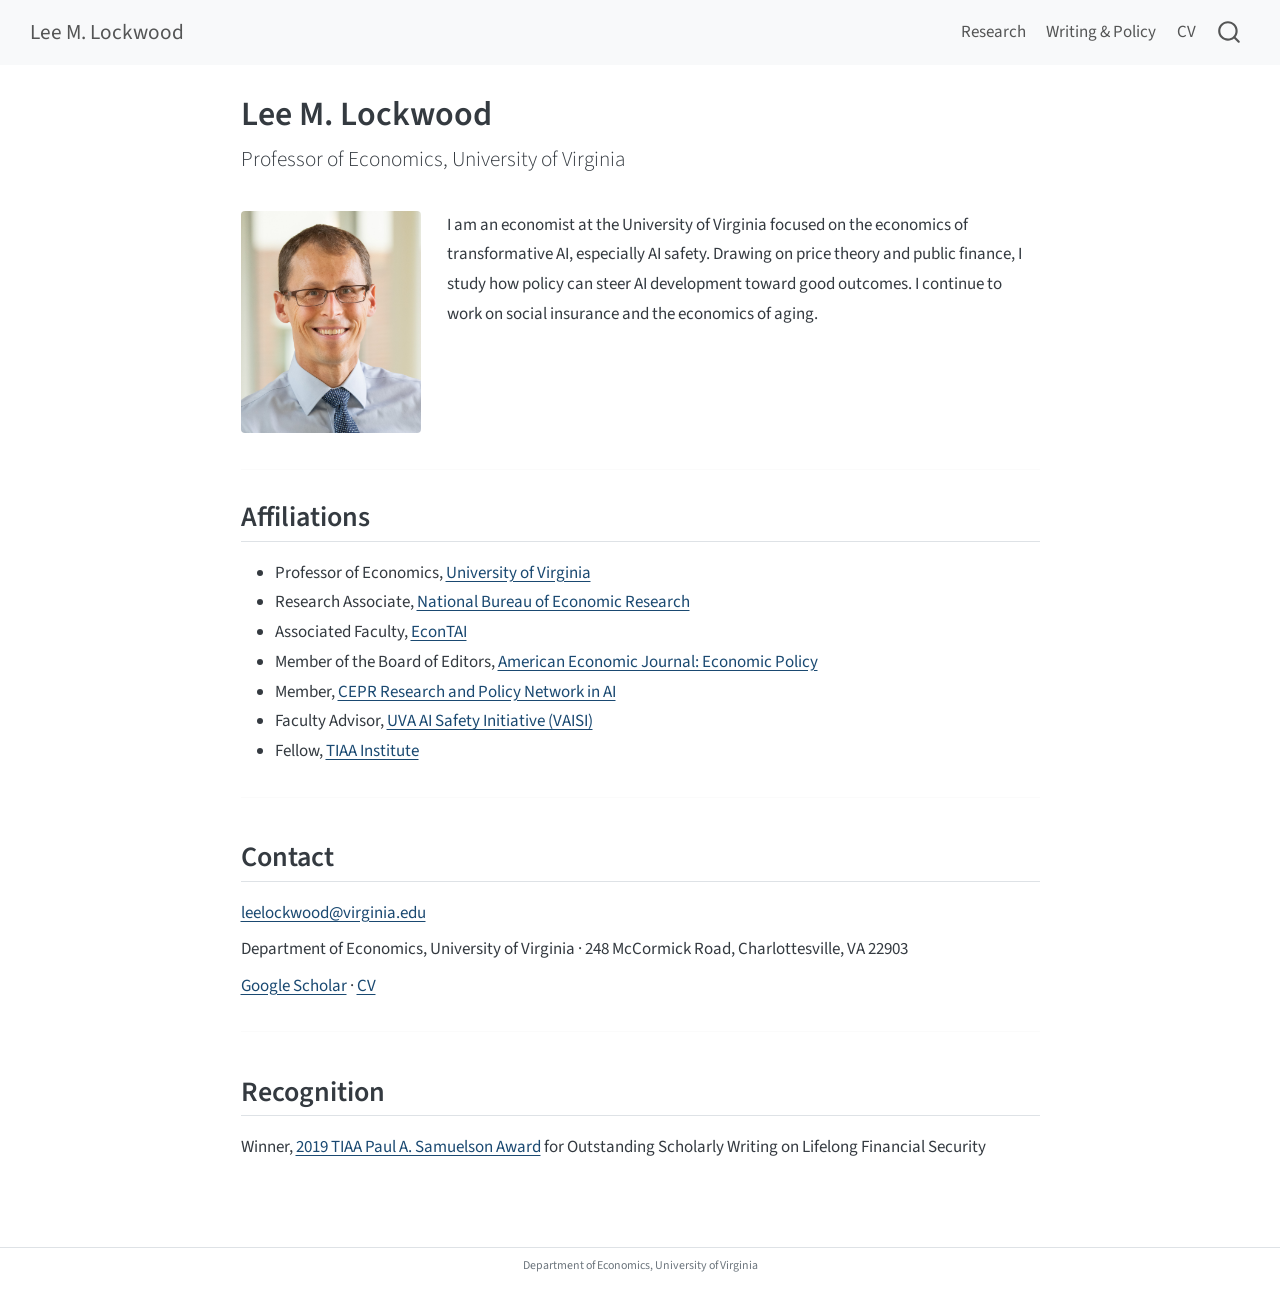
==== index.html @ 80de3c58 "Built site for gh-pages" ====
<!DOCTYPE html>
<html xmlns="http://www.w3.org/1999/xhtml" lang="en" xml:lang="en"><head>

<meta charset="utf-8">
<meta name="generator" content="quarto-1.9.37">

<meta name="viewport" content="width=device-width, initial-scale=1.0, user-scalable=yes">


<title>Lee Lockwood — Professor of Economics, University of Virginia – Lee M. Lockwood</title>
<style>
/* Default styles provided by pandoc.
** See https://pandoc.org/MANUAL.html#variables-for-html for config info.
*/
code{white-space: pre-wrap;}
span.smallcaps{font-variant: small-caps;}
div.columns{display: flex; gap: min(4vw, 1.5em);}
div.column{flex: auto; overflow-x: auto;}
div.hanging-indent{margin-left: 1.5em; text-indent: -1.5em;}
ul.task-list{list-style: none;}
ul.task-list li input[type="checkbox"] {
  width: 0.8em;
  margin: 0 0.8em 0.2em -1em; /* quarto-specific, see https://github.com/quarto-dev/quarto-cli/issues/4556 */ 
  vertical-align: middle;
}
</style>


<script src="site_libs/quarto-nav/quarto-nav.js"></script>
<script src="site_libs/clipboard/clipboard.min.js"></script>
<script src="site_libs/quarto-search/autocomplete.umd.js"></script>
<script src="site_libs/quarto-search/fuse.min.js"></script>
<script src="site_libs/quarto-search/quarto-search.js"></script>
<meta name="quarto:offset" content="./">
<script src="site_libs/quarto-html/quarto.js" type="module"></script>
<script src="site_libs/quarto-html/tabsets/tabsets.js" type="module"></script>
<script src="site_libs/quarto-html/popper.min.js"></script>
<script src="site_libs/quarto-html/tippy.umd.min.js"></script>
<script src="site_libs/quarto-html/anchor.min.js"></script>
<link href="site_libs/quarto-html/tippy.css" rel="stylesheet">
<link href="site_libs/quarto-html/quarto-syntax-highlighting-7f8f88aac4f3542376d5c11b86a4c14d.css" rel="stylesheet" id="quarto-text-highlighting-styles">
<script src="site_libs/bootstrap/bootstrap.min.js"></script>
<link href="site_libs/bootstrap/bootstrap-icons.css" rel="stylesheet">
<link href="site_libs/bootstrap/bootstrap-687a437779832f767d43358f53c83686.min.css" rel="stylesheet" append-hash="true" id="quarto-bootstrap" data-mode="light">
<script id="quarto-search-options" type="application/json">{
  "location": "navbar",
  "copy-button": false,
  "collapse-after": 3,
  "panel-placement": "end",
  "type": "overlay",
  "limit": 50,
  "keyboard-shortcut": [
    "f",
    "/",
    "s"
  ],
  "show-item-context": false,
  "language": {
    "search-no-results-text": "No results",
    "search-matching-documents-text": "matching documents",
    "search-copy-link-title": "Copy link to search",
    "search-hide-matches-text": "Hide additional matches",
    "search-more-match-text": "more match in this document",
    "search-more-matches-text": "more matches in this document",
    "search-clear-button-title": "Clear",
    "search-text-placeholder": "",
    "search-detached-cancel-button-title": "Cancel",
    "search-submit-button-title": "Submit",
    "search-label": "Search"
  }
}</script>
<style>html{ scroll-behavior: smooth; }</style>


<link rel="stylesheet" href="styles.css">
<meta property="og:title" content="Lee Lockwood — Professor of Economics, University of Virginia">
<meta property="og:description" content="Professor of Economics, University of Virginia">
<meta property="og:image" content="https://leemlockwood.com/photo.jpg">
<meta property="og:site_name" content="Lee M. Lockwood">
<meta property="og:image:alt" content="Lee M. Lockwood">
<meta name="twitter:title" content="Lee Lockwood — Professor of Economics, University of Virginia">
<meta name="twitter:description" content="Professor of Economics, University of Virginia">
<meta name="twitter:image" content="https://leemlockwood.com/photo.jpg">
<meta name="twitter:image:alt" content="Lee M. Lockwood">
<meta name="twitter:card" content="summary_large_image">
</head>

<body class="nav-fixed fullcontent quarto-light">

<div id="quarto-search-results"></div>
  <header id="quarto-header" class="headroom fixed-top">
    <nav class="navbar navbar-expand-lg " data-bs-theme="dark">
      <div class="navbar-container container-fluid">
      <div class="navbar-brand-container mx-auto">
    <a class="navbar-brand" href="./index.html">
    <span class="navbar-title">Lee M. Lockwood</span>
    </a>
  </div>
            <div id="quarto-search" class="" title="Search"></div>
          <button class="navbar-toggler" type="button" data-bs-toggle="collapse" data-bs-target="#navbarCollapse" aria-controls="navbarCollapse" role="menu" aria-expanded="false" aria-label="Toggle navigation" onclick="if (window.quartoToggleHeadroom) { window.quartoToggleHeadroom(); }">
  <span class="navbar-toggler-icon"></span>
</button>
          <div class="collapse navbar-collapse" id="navbarCollapse">
            <ul class="navbar-nav navbar-nav-scroll ms-auto">
  <li class="nav-item">
    <a class="nav-link" href="./research.html"> 
<span class="menu-text">Research</span></a>
  </li>  
  <li class="nav-item">
    <a class="nav-link" href="./writing.html"> 
<span class="menu-text">Writing &amp; Policy</span></a>
  </li>  
  <li class="nav-item">
    <a class="nav-link" href="./cv.html"> 
<span class="menu-text">CV</span></a>
  </li>  
</ul>
          </div> <!-- /navcollapse -->
            <div class="quarto-navbar-tools">
</div>
      </div> <!-- /container-fluid -->
    </nav>
</header>
<!-- content -->
<div id="quarto-content" class="quarto-container page-columns page-rows-contents page-layout-article page-navbar">
<!-- sidebar -->
<!-- margin-sidebar -->
    
<!-- main -->
<main class="content" id="quarto-document-content">

<header id="title-block-header" class="quarto-title-block default">
<div class="quarto-title">
<h1 class="title">Lee M. Lockwood</h1>
<p class="subtitle lead">Professor of Economics, University of Virginia</p>
</div>



<div class="quarto-title-meta">

    
  
    
  </div>
  


</header>


<div class="grid">
<div class="g-col-12 g-col-md-3">
<p><img src="photo.jpg" class="img-fluid" style="border-radius:4px;;width:100.0%" alt="Lee M. Lockwood"></p>
</div>
<div class="g-col-12 g-col-md-9">
<p>I am an economist at the University of Virginia focused on the economics of transformative AI, especially AI safety. Drawing on price theory and public finance, I study how policy can steer AI development toward good outcomes. I continue to work on social insurance and the economics of aging. <!-- **PhD, Economics, University of Chicago** --></p>
</div>
</div>
<hr>
<section id="affiliations" class="level2">
<h2 class="anchored" data-anchor-id="affiliations">Affiliations</h2>
<ul>
<li>Professor of Economics, <a href="https://economics.virginia.edu/people/lee-lockwood">University of Virginia</a></li>
<li>Research Associate, <a href="https://www.nber.org">National Bureau of Economic Research</a></li>
<li>Associated Faculty, <a href="https://econtai.org">EconTAI</a></li>
<li>Member of the Board of Editors, <a href="https://www.aeaweb.org/journals/pol">American Economic Journal: Economic Policy</a></li>
<li>Member, <a href="https://cepr.org/research/research-policy-networks/artificial-intelligence">CEPR Research and Policy Network in AI</a></li>
<li>Faculty Advisor, <a href="https://vaisi.org">UVA AI Safety Initiative (VAISI)</a></li>
<li>Fellow, <a href="https://www.tiaa.org/public/institute/about/fellows">TIAA Institute</a></li>
</ul>
<hr>
</section>
<section id="contact" class="level2">
<h2 class="anchored" data-anchor-id="contact">Contact</h2>
<p><a href="mailto:leelockwood@virginia.edu">leelockwood@virginia.edu</a></p>
<p>Department of Economics, University of Virginia · 248 McCormick Road, Charlottesville, VA 22903</p>
<p><a href="https://scholar.google.com/citations?user=7dlv01MAAAAJ&amp;hl=en">Google Scholar</a> · <a href="./cv.html">CV</a> <!-- · Twitter/X --></p>
<hr>
</section>
<section id="recognition" class="level2">
<h2 class="anchored" data-anchor-id="recognition">Recognition</h2>
<p>Winner, <a href="https://www.tiaa.org/public/institute/about/events/2019-tiaa-paul-samuelson-award-ceremony">2019 TIAA Paul A. Samuelson Award</a> for Outstanding Scholarly Writing on Lifelong Financial Security</p>


</section>

</main> <!-- /main -->
<script id="quarto-html-after-body" type="application/javascript">
  window.document.addEventListener("DOMContentLoaded", function (event) {
    const icon = "";
    const anchorJS = new window.AnchorJS();
    anchorJS.options = {
      placement: 'right',
      icon: icon
    };
    anchorJS.add('.anchored');
    const isCodeAnnotation = (el) => {
      for (const clz of el.classList) {
        if (clz.startsWith('code-annotation-')) {                     
          return true;
        }
      }
      return false;
    }
    const onCopySuccess = function(e) {
      // button target
      const button = e.trigger;
      // don't keep focus
      button.blur();
      // flash "checked"
      button.classList.add('code-copy-button-checked');
      var currentTitle = button.getAttribute("title");
      button.setAttribute("title", "Copied!");
      let tooltip;
      if (window.bootstrap) {
        button.setAttribute("data-bs-toggle", "tooltip");
        button.setAttribute("data-bs-placement", "left");
        button.setAttribute("data-bs-title", "Copied!");
        tooltip = new bootstrap.Tooltip(button, 
          { trigger: "manual", 
            customClass: "code-copy-button-tooltip",
            offset: [0, -8]});
        tooltip.show();    
      }
      setTimeout(function() {
        if (tooltip) {
          tooltip.hide();
          button.removeAttribute("data-bs-title");
          button.removeAttribute("data-bs-toggle");
          button.removeAttribute("data-bs-placement");
        }
        button.setAttribute("title", currentTitle);
        button.classList.remove('code-copy-button-checked');
      }, 1000);
      // clear code selection
      e.clearSelection();
    }
    const getTextToCopy = function(trigger) {
      const outerScaffold = trigger.parentElement.cloneNode(true);
      const codeEl = outerScaffold.querySelector('code');
      for (const childEl of codeEl.children) {
        if (isCodeAnnotation(childEl)) {
          childEl.remove();
        }
      }
      return codeEl.innerText;
    }
    const clipboard = new window.ClipboardJS('.code-copy-button:not([data-in-quarto-modal])', {
      text: getTextToCopy
    });
    clipboard.on('success', onCopySuccess);
    if (window.document.getElementById('quarto-embedded-source-code-modal')) {
      const clipboardModal = new window.ClipboardJS('.code-copy-button[data-in-quarto-modal]', {
        text: getTextToCopy,
        container: window.document.getElementById('quarto-embedded-source-code-modal')
      });
      clipboardModal.on('success', onCopySuccess);
    }
      var localhostRegex = new RegExp(/^(?:http|https):\/\/localhost\:?[0-9]*\//);
      var mailtoRegex = new RegExp(/^mailto:/);
        var filterRegex = new RegExp("https:\/\/leemlockwood\.com");
      var isInternal = (href) => {
          return filterRegex.test(href) || localhostRegex.test(href) || mailtoRegex.test(href);
      }
      // Inspect non-navigation links and adorn them if external
     var links = window.document.querySelectorAll('a[href]:not(.nav-link):not(.navbar-brand):not(.toc-action):not(.sidebar-link):not(.sidebar-item-toggle):not(.pagination-link):not(.no-external):not([aria-hidden]):not(.dropdown-item):not(.quarto-navigation-tool):not(.about-link)');
      for (var i=0; i<links.length; i++) {
        const link = links[i];
        if (!isInternal(link.href)) {
          // undo the damage that might have been done by quarto-nav.js in the case of
          // links that we want to consider external
          if (link.dataset.originalHref !== undefined) {
            link.href = link.dataset.originalHref;
          }
            // target, if specified
            link.setAttribute("target", "_blank");
            if (link.getAttribute("rel") === null) {
              link.setAttribute("rel", "noopener");
            }
        }
      }
    function tippyHover(el, contentFn, onTriggerFn, onUntriggerFn) {
      const config = {
        allowHTML: true,
        maxWidth: 500,
        delay: 100,
        arrow: false,
        appendTo: function(el) {
            return el.parentElement;
        },
        interactive: true,
        interactiveBorder: 10,
        theme: 'quarto',
        placement: 'bottom-start',
      };
      if (contentFn) {
        config.content = contentFn;
      }
      if (onTriggerFn) {
        config.onTrigger = onTriggerFn;
      }
      if (onUntriggerFn) {
        config.onUntrigger = onUntriggerFn;
      }
      window.tippy(el, config); 
    }
    const noterefs = window.document.querySelectorAll('a[role="doc-noteref"]');
    for (var i=0; i<noterefs.length; i++) {
      const ref = noterefs[i];
      tippyHover(ref, function() {
        // use id or data attribute instead here
        let href = ref.getAttribute('data-footnote-href') || ref.getAttribute('href');
        try { href = new URL(href).hash; } catch {}
        const id = href.replace(/^#\/?/, "");
        const note = window.document.getElementById(id);
        if (note) {
          return note.innerHTML;
        } else {
          return "";
        }
      });
    }
    const xrefs = window.document.querySelectorAll('a.quarto-xref');
    const processXRef = (id, note) => {
      // Strip column container classes
      const stripColumnClz = (el) => {
        el.classList.remove("page-full", "page-columns");
        if (el.children) {
          for (const child of el.children) {
            stripColumnClz(child);
          }
        }
      }
      stripColumnClz(note)
      if (id === null || id.startsWith('sec-')) {
        // Special case sections, only their first couple elements
        const container = document.createElement("div");
        if (note.children && note.children.length > 2) {
          container.appendChild(note.children[0].cloneNode(true));
          for (let i = 1; i < note.children.length; i++) {
            const child = note.children[i];
            if (child.tagName === "P" && child.innerText === "") {
              continue;
            } else {
              container.appendChild(child.cloneNode(true));
              break;
            }
          }
          if (window.Quarto?.typesetMath) {
            window.Quarto.typesetMath(container);
          }
          return container.innerHTML
        } else {
          if (window.Quarto?.typesetMath) {
            window.Quarto.typesetMath(note);
          }
          return note.innerHTML;
        }
      } else {
        // Remove any anchor links if they are present
        const anchorLink = note.querySelector('a.anchorjs-link');
        if (anchorLink) {
          anchorLink.remove();
        }
        if (window.Quarto?.typesetMath) {
          window.Quarto.typesetMath(note);
        }
        if (note.classList.contains("callout")) {
          return note.outerHTML;
        } else {
          return note.innerHTML;
        }
      }
    }
    for (var i=0; i<xrefs.length; i++) {
      const xref = xrefs[i];
      tippyHover(xref, undefined, function(instance) {
        instance.disable();
        let url = xref.getAttribute('href');
        let hash = undefined; 
        if (url.startsWith('#')) {
          hash = url;
        } else {
          try { hash = new URL(url).hash; } catch {}
        }
        if (hash) {
          const id = hash.replace(/^#\/?/, "");
          const note = window.document.getElementById(id);
          if (note !== null) {
            try {
              const html = processXRef(id, note.cloneNode(true));
              instance.setContent(html);
            } finally {
              instance.enable();
              instance.show();
            }
          } else {
            // See if we can fetch this
            fetch(url.split('#')[0])
            .then(res => res.text())
            .then(html => {
              const parser = new DOMParser();
              const htmlDoc = parser.parseFromString(html, "text/html");
              const note = htmlDoc.getElementById(id);
              if (note !== null) {
                const html = processXRef(id, note);
                instance.setContent(html);
              } 
            }).finally(() => {
              instance.enable();
              instance.show();
            });
          }
        } else {
          // See if we can fetch a full url (with no hash to target)
          // This is a special case and we should probably do some content thinning / targeting
          fetch(url)
          .then(res => res.text())
          .then(html => {
            const parser = new DOMParser();
            const htmlDoc = parser.parseFromString(html, "text/html");
            const note = htmlDoc.querySelector('main.content');
            if (note !== null) {
              // This should only happen for chapter cross references
              // (since there is no id in the URL)
              // remove the first header
              if (note.children.length > 0 && note.children[0].tagName === "HEADER") {
                note.children[0].remove();
              }
              const html = processXRef(null, note);
              instance.setContent(html);
            } 
          }).finally(() => {
            instance.enable();
            instance.show();
          });
        }
      }, function(instance) {
      });
    }
        let selectedAnnoteEl;
        const selectorForAnnotation = ( cell, annotation) => {
          let cellAttr = 'data-code-cell="' + cell + '"';
          let lineAttr = 'data-code-annotation="' +  annotation + '"';
          const selector = 'span[' + cellAttr + '][' + lineAttr + ']';
          return selector;
        }
        const selectCodeLines = (annoteEl) => {
          const doc = window.document;
          const targetCell = annoteEl.getAttribute("data-target-cell");
          const targetAnnotation = annoteEl.getAttribute("data-target-annotation");
          const annoteSpan = window.document.querySelector(selectorForAnnotation(targetCell, targetAnnotation));
          const lines = annoteSpan.getAttribute("data-code-lines").split(",");
          const lineIds = lines.map((line) => {
            return targetCell + "-" + line;
          })
          let top = null;
          let height = null;
          let parent = null;
          if (lineIds.length > 0) {
              //compute the position of the single el (top and bottom and make a div)
              const el = window.document.getElementById(lineIds[0]);
              top = el.offsetTop;
              height = el.offsetHeight;
              parent = el.parentElement.parentElement;
            if (lineIds.length > 1) {
              const lastEl = window.document.getElementById(lineIds[lineIds.length - 1]);
              const bottom = lastEl.offsetTop + lastEl.offsetHeight;
              height = bottom - top;
            }
            if (top !== null && height !== null && parent !== null) {
              // cook up a div (if necessary) and position it 
              let div = window.document.getElementById("code-annotation-line-highlight");
              if (div === null) {
                div = window.document.createElement("div");
                div.setAttribute("id", "code-annotation-line-highlight");
                div.style.position = 'absolute';
                parent.appendChild(div);
              }
              div.style.top = top - 2 + "px";
              div.style.height = height + 4 + "px";
              div.style.left = 0;
              let gutterDiv = window.document.getElementById("code-annotation-line-highlight-gutter");
              if (gutterDiv === null) {
                gutterDiv = window.document.createElement("div");
                gutterDiv.setAttribute("id", "code-annotation-line-highlight-gutter");
                gutterDiv.style.position = 'absolute';
                const codeCell = window.document.getElementById(targetCell);
                const gutter = codeCell.querySelector('.code-annotation-gutter');
                gutter.appendChild(gutterDiv);
              }
              gutterDiv.style.top = top - 2 + "px";
              gutterDiv.style.height = height + 4 + "px";
            }
            selectedAnnoteEl = annoteEl;
          }
        };
        const unselectCodeLines = () => {
          const elementsIds = ["code-annotation-line-highlight", "code-annotation-line-highlight-gutter"];
          elementsIds.forEach((elId) => {
            const div = window.document.getElementById(elId);
            if (div) {
              div.remove();
            }
          });
          selectedAnnoteEl = undefined;
        };
          // Handle positioning of the toggle
      window.addEventListener(
        "resize",
        throttle(() => {
          elRect = undefined;
          if (selectedAnnoteEl) {
            selectCodeLines(selectedAnnoteEl);
          }
        }, 10)
      );
      function throttle(fn, ms) {
      let throttle = false;
      let timer;
        return (...args) => {
          if(!throttle) { // first call gets through
              fn.apply(this, args);
              throttle = true;
          } else { // all the others get throttled
              if(timer) clearTimeout(timer); // cancel #2
              timer = setTimeout(() => {
                fn.apply(this, args);
                timer = throttle = false;
              }, ms);
          }
        };
      }
        // Attach click handler to the DT
        const annoteDls = window.document.querySelectorAll('dt[data-target-cell]');
        for (const annoteDlNode of annoteDls) {
          annoteDlNode.addEventListener('click', (event) => {
            const clickedEl = event.target;
            if (clickedEl !== selectedAnnoteEl) {
              unselectCodeLines();
              const activeEl = window.document.querySelector('dt[data-target-cell].code-annotation-active');
              if (activeEl) {
                activeEl.classList.remove('code-annotation-active');
              }
              selectCodeLines(clickedEl);
              clickedEl.classList.add('code-annotation-active');
            } else {
              // Unselect the line
              unselectCodeLines();
              clickedEl.classList.remove('code-annotation-active');
            }
          });
        }
    const findCites = (el) => {
      const parentEl = el.parentElement;
      if (parentEl) {
        const cites = parentEl.dataset.cites;
        if (cites) {
          return {
            el,
            cites: cites.split(' ')
          };
        } else {
          return findCites(el.parentElement)
        }
      } else {
        return undefined;
      }
    };
    var bibliorefs = window.document.querySelectorAll('a[role="doc-biblioref"]');
    for (var i=0; i<bibliorefs.length; i++) {
      const ref = bibliorefs[i];
      const citeInfo = findCites(ref);
      if (citeInfo) {
        tippyHover(citeInfo.el, function() {
          var popup = window.document.createElement('div');
          citeInfo.cites.forEach(function(cite) {
            var citeDiv = window.document.createElement('div');
            citeDiv.classList.add('hanging-indent');
            citeDiv.classList.add('csl-entry');
            var biblioDiv = window.document.getElementById('ref-' + cite);
            if (biblioDiv) {
              citeDiv.innerHTML = biblioDiv.innerHTML;
            }
            popup.appendChild(citeDiv);
          });
          return popup.innerHTML;
        });
      }
    }
  });
  </script>
</div> <!-- /content -->
<footer class="footer">
  <div class="nav-footer">
    <div class="nav-footer-left">
      &nbsp;
    </div>   
    <div class="nav-footer-center">
<p>Department of Economics, University of Virginia</p>
</div>
    <div class="nav-footer-right">
      &nbsp;
    </div>
  </div>
</footer>




<script src="site_libs/quarto-html/zenscroll-min.js"></script>
</body></html>
---- site_libs/quarto-html/tippy.css ----
.tippy-box[data-animation=fade][data-state=hidden]{opacity:0}[data-tippy-root]{max-width:calc(100vw - 10px)}.tippy-box{position:relative;background-color:#333;color:#fff;border-radius:4px;font-size:14px;line-height:1.4;white-space:normal;outline:0;transition-property:transform,visibility,opacity}.tippy-box[data-placement^=top]>.tippy-arrow{bottom:0}.tippy-box[data-placement^=top]>.tippy-arrow:before{bottom:-7px;left:0;border-width:8px 8px 0;border-top-color:initial;transform-origin:center top}.tippy-box[data-placement^=bottom]>.tippy-arrow{top:0}.tippy-box[data-placement^=bottom]>.tippy-arrow:before{top:-7px;left:0;border-width:0 8px 8px;border-bottom-color:initial;transform-origin:center bottom}.tippy-box[data-placement^=left]>.tippy-arrow{right:0}.tippy-box[data-placement^=left]>.tippy-arrow:before{border-width:8px 0 8px 8px;border-left-color:initial;right:-7px;transform-origin:center left}.tippy-box[data-placement^=right]>.tippy-arrow{left:0}.tippy-box[data-placement^=right]>.tippy-arrow:before{left:-7px;border-width:8px 8px 8px 0;border-right-color:initial;transform-origin:center right}.tippy-box[data-inertia][data-state=visible]{transition-timing-function:cubic-bezier(.54,1.5,.38,1.11)}.tippy-arrow{width:16px;height:16px;color:#333}.tippy-arrow:before{content:"";position:absolute;border-color:transparent;border-style:solid}.tippy-content{position:relative;padding:5px 9px;z-index:1}
---- site_libs/quarto-html/quarto-syntax-highlighting-7f8f88aac4f3542376d5c11b86a4c14d.css ----
/* quarto syntax highlight colors */
:root {
  --quarto-hl-ot-color: #003B4F;
  --quarto-hl-at-color: #657422;
  --quarto-hl-ss-color: #20794D;
  --quarto-hl-an-color: #5E5E5E;
  --quarto-hl-fu-color: #4758AB;
  --quarto-hl-st-color: #20794D;
  --quarto-hl-cf-color: #003B4F;
  --quarto-hl-op-color: #5E5E5E;
  --quarto-hl-er-color: #AD0000;
  --quarto-hl-bn-color: #AD0000;
  --quarto-hl-al-color: #AD0000;
  --quarto-hl-va-color: #111111;
  --quarto-hl-bu-color: inherit;
  --quarto-hl-ex-color: inherit;
  --quarto-hl-pp-color: #AD0000;
  --quarto-hl-in-color: #5E5E5E;
  --quarto-hl-vs-color: #20794D;
  --quarto-hl-wa-color: #5E5E5E;
  --quarto-hl-do-color: #5E5E5E;
  --quarto-hl-im-color: #00769E;
  --quarto-hl-ch-color: #20794D;
  --quarto-hl-dt-color: #AD0000;
  --quarto-hl-fl-color: #AD0000;
  --quarto-hl-co-color: #5E5E5E;
  --quarto-hl-cv-color: #5E5E5E;
  --quarto-hl-cn-color: #8f5902;
  --quarto-hl-sc-color: #5E5E5E;
  --quarto-hl-dv-color: #AD0000;
  --quarto-hl-kw-color: #003B4F;
}

/* other quarto variables */
:root {
  --quarto-font-monospace: SFMono-Regular, Menlo, Monaco, Consolas, "Liberation Mono", "Courier New", monospace;
}

/* syntax highlight based on Pandoc's rules */
pre > code.sourceCode > span {
  color: #003B4F;
}

code.sourceCode > span {
  color: #003B4F;
}

div.sourceCode,
div.sourceCode pre.sourceCode {
  color: #003B4F;
}

/* Normal */
code span {
  color: #003B4F;
}

/* Alert */
code span.al {
  color: #AD0000;
  font-style: inherit;
}

/* Annotation */
code span.an {
  color: #5E5E5E;
  font-style: inherit;
}

/* Attribute */
code span.at {
  color: #657422;
  font-style: inherit;
}

/* BaseN */
code span.bn {
  color: #AD0000;
  font-style: inherit;
}

/* BuiltIn */
code span.bu {
  font-style: inherit;
}

/* ControlFlow */
code span.cf {
  color: #003B4F;
  font-weight: bold;
  font-style: inherit;
}

/* Char */
code span.ch {
  color: #20794D;
  font-style: inherit;
}

/* Constant */
code span.cn {
  color: #8f5902;
  font-style: inherit;
}

/* Comment */
code span.co {
  color: #5E5E5E;
  font-style: inherit;
}

/* CommentVar */
code span.cv {
  color: #5E5E5E;
  font-style: italic;
}

/* Documentation */
code span.do {
  color: #5E5E5E;
  font-style: italic;
}

/* DataType */
code span.dt {
  color: #AD0000;
  font-style: inherit;
}

/* DecVal */
code span.dv {
  color: #AD0000;
  font-style: inherit;
}

/* Error */
code span.er {
  color: #AD0000;
  font-style: inherit;
}

/* Extension */
code span.ex {
  font-style: inherit;
}

/* Float */
code span.fl {
  color: #AD0000;
  font-style: inherit;
}

/* Function */
code span.fu {
  color: #4758AB;
  font-style: inherit;
}

/* Import */
code span.im {
  color: #00769E;
  font-style: inherit;
}

/* Information */
code span.in {
  color: #5E5E5E;
  font-style: inherit;
}

/* Keyword */
code span.kw {
  color: #003B4F;
  font-weight: bold;
  font-style: inherit;
}

/* Operator */
code span.op {
  color: #5E5E5E;
  font-style: inherit;
}

/* Other */
code span.ot {
  color: #003B4F;
  font-style: inherit;
}

/* Preprocessor */
code span.pp {
  color: #AD0000;
  font-style: inherit;
}

/* SpecialChar */
code span.sc {
  color: #5E5E5E;
  font-style: inherit;
}

/* SpecialString */
code span.ss {
  color: #20794D;
  font-style: inherit;
}

/* String */
code span.st {
  color: #20794D;
  font-style: inherit;
}

/* Variable */
code span.va {
  color: #111111;
  font-style: inherit;
}

/* VerbatimString */
code span.vs {
  color: #20794D;
  font-style: inherit;
}

/* Warning */
code span.wa {
  color: #5E5E5E;
  font-style: italic;
}

.prevent-inlining {
  content: "</";
}

/*# sourceMappingURL=789ad8cd35626ba772517505b42a116e.css.map */
---- styles.css ----
/* === Typography === */
body {
  line-height: 1.75;
}

/* === Headings === */
h2 {
  border-bottom: 1px solid #dee2e6;
  padding-bottom: 0.35rem;
  margin-top: 2.5rem;
  margin-bottom: 1rem;
}

h3 {
  font-size: 0.85rem;
  font-weight: 700;
  text-transform: uppercase;
  letter-spacing: 0.07em;
  color: #6c757d;
  margin-top: 1.75rem;
  margin-bottom: 1rem;
}

/* === Links === */
a {
  color: #1a4971;
}

a:hover {
  color: #0d2d4a;
  text-decoration: underline;
}

/* Keep navbar links standard */
.navbar a,
.navbar a:hover {
  text-decoration: none;
}

/* === Paper entries (research & writing pages) === */
/* Each entry is a paragraph block — add breathing room between them */
#quarto-document-content p {
  margin-bottom: 0.4rem;
}

hr {
  margin: 1.75rem 0;
  border-color: #f0f0f0;
}

/* === Home page subtitle === */
.quarto-title-meta {
  margin-bottom: 1.5rem;
}

/* === Footer === */
.nav-footer {
  border-top: 1px solid #dee2e6;
  font-size: 0.85rem;
  color: #6c757d;
}

/* === Abstract toggles === */
details {
  margin-top: 0.3rem;
}

details summary {
  font-size: 0.85rem;
  color: #6c757d;
  cursor: pointer;
  user-select: none;
  list-style: none;
}

details summary::before {
  content: "▸ ";
}

details[open] summary::before {
  content: "▾ ";
}

details summary:hover {
  color: #1a4971;
}

details > p {
  font-size: 0.9rem;
  margin-top: 0.6rem;
  margin-bottom: 0;
  padding-left: 1rem;
  border-left: 2px solid #dee2e6;
  color: #495057;
}
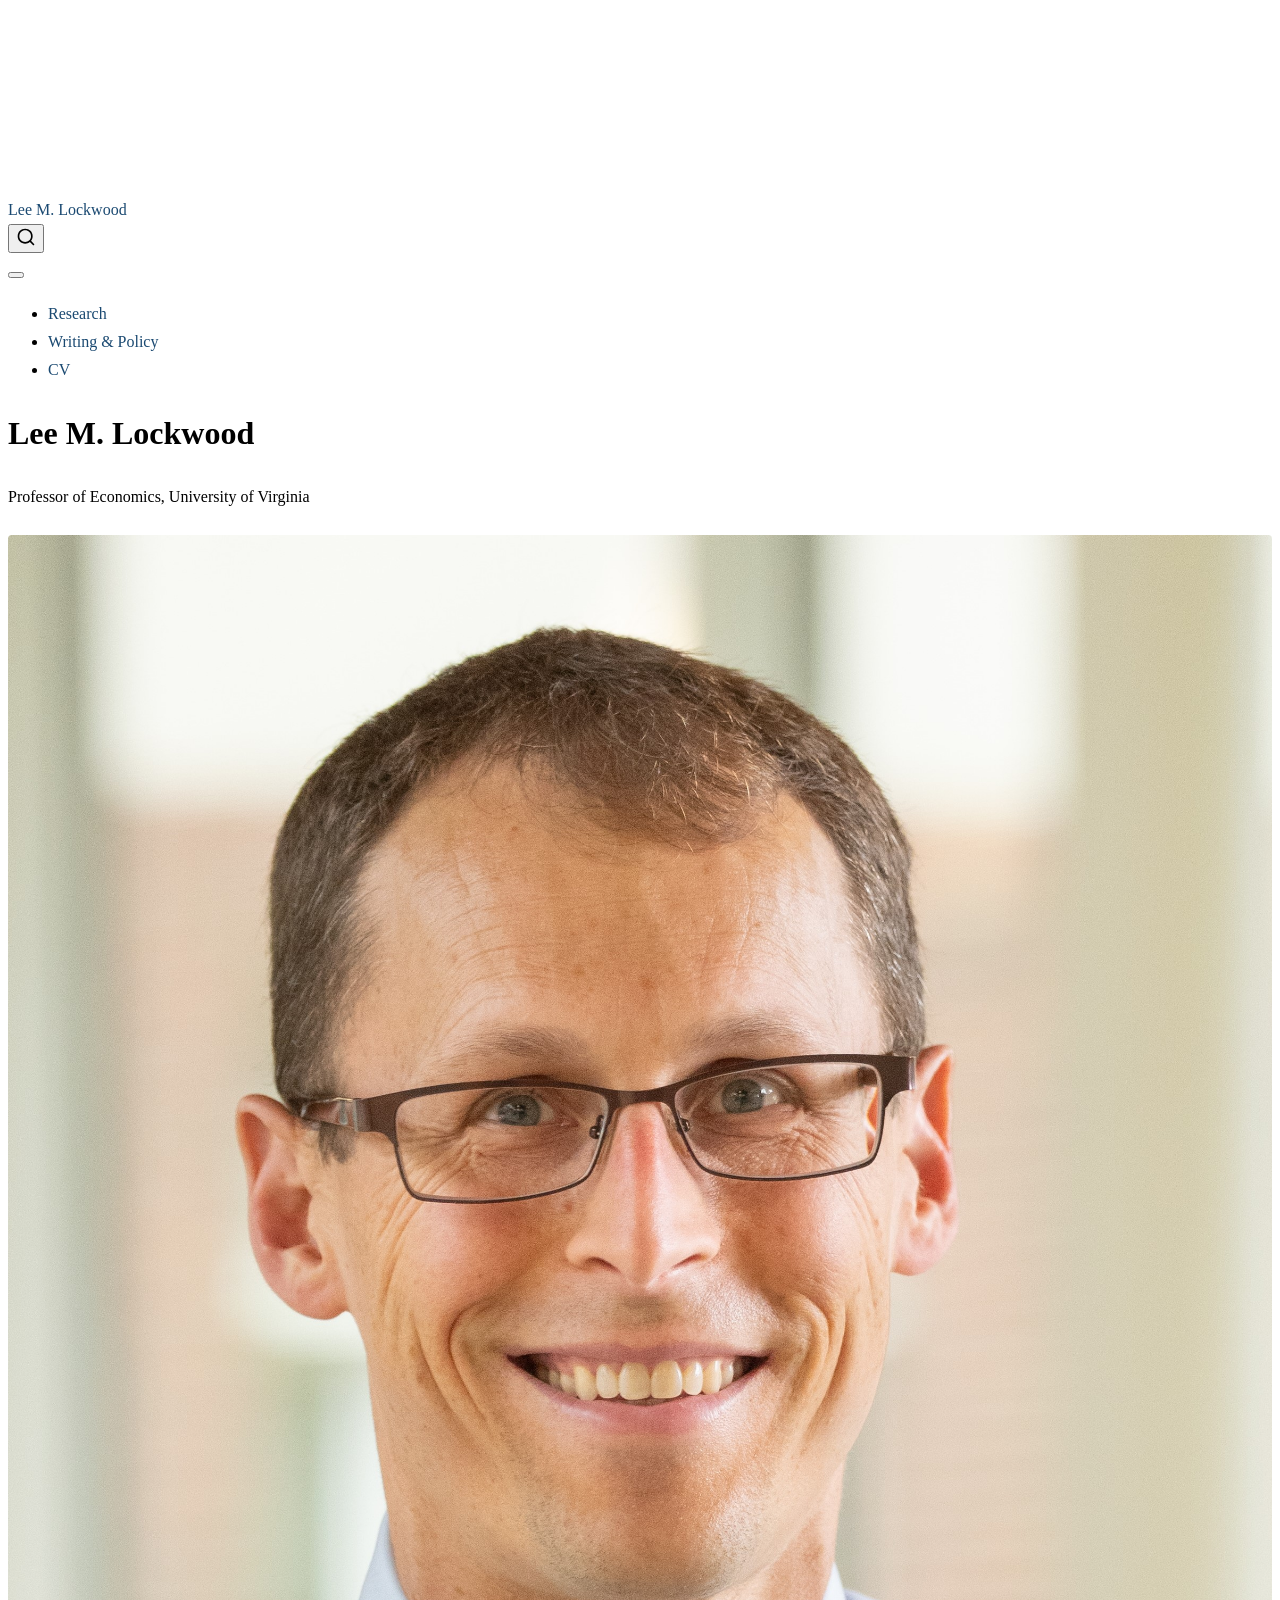
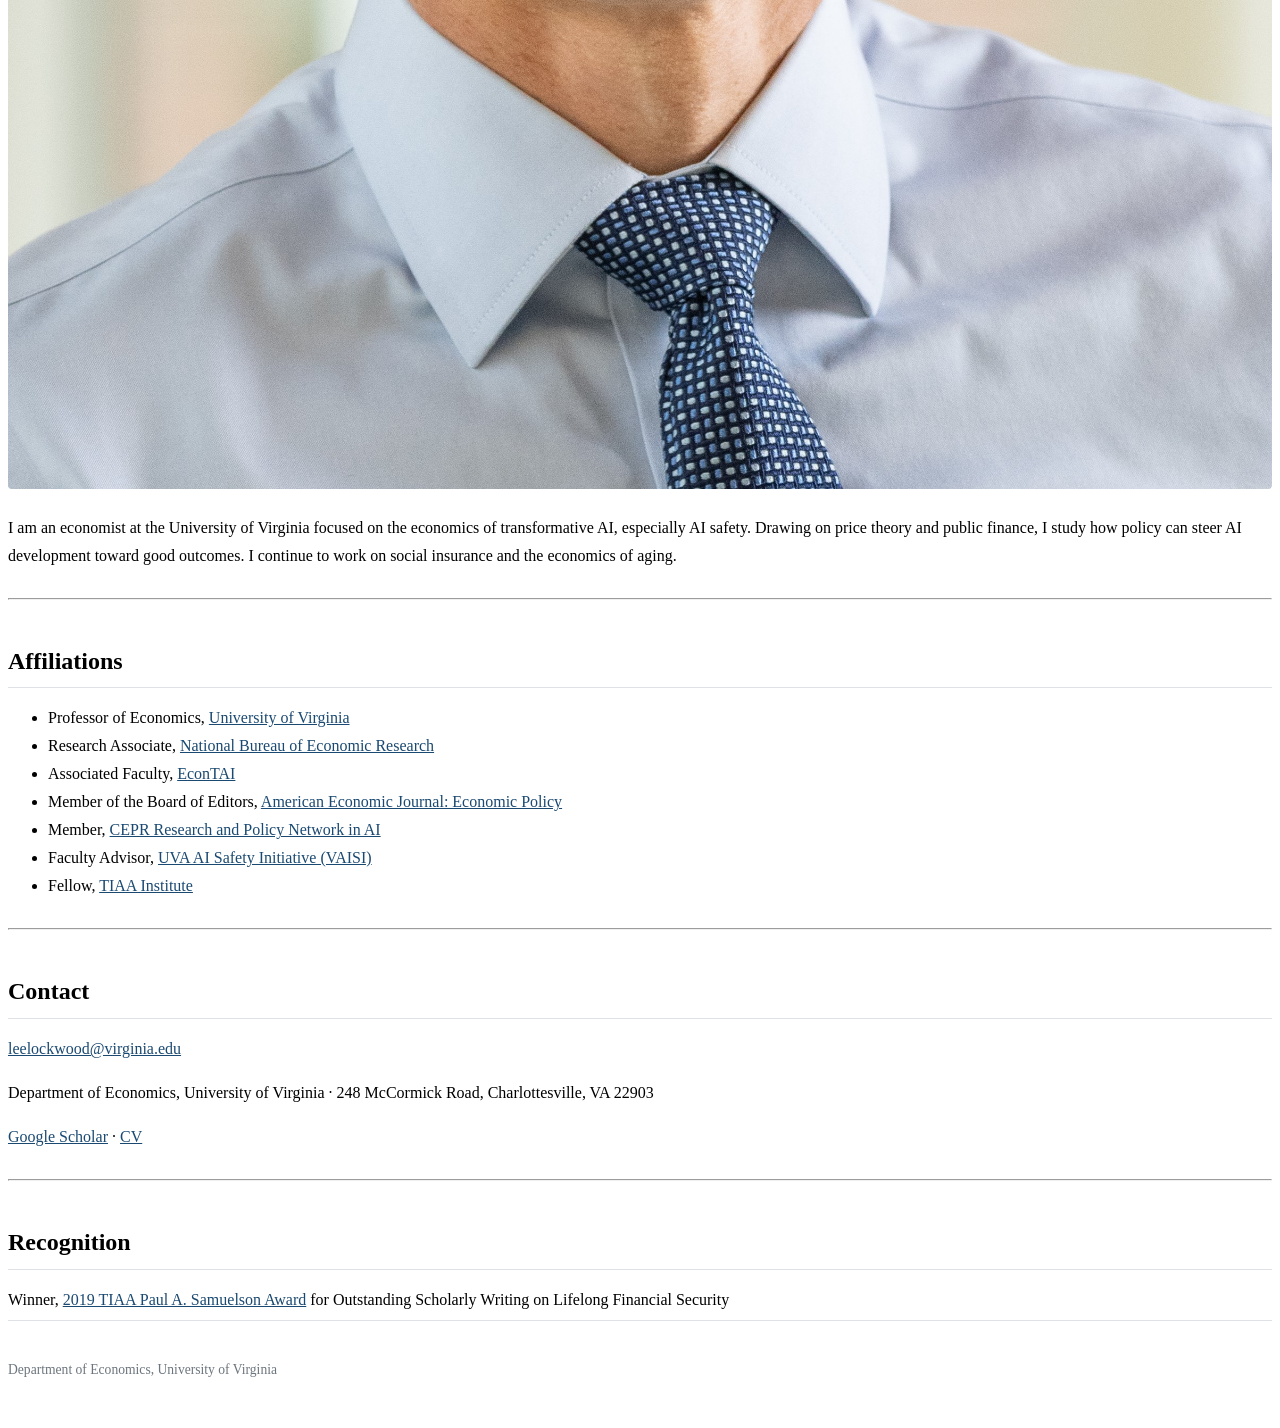
==== commit 0a01714a: "Built site for gh-pages" ====
--- a/index.html
+++ b/index.html
@@ -41,7 +41,7 @@
 <link href="site_libs/quarto-html/quarto-syntax-highlighting-7f8f88aac4f3542376d5c11b86a4c14d.css" rel="stylesheet" id="quarto-text-highlighting-styles">
 <script src="site_libs/bootstrap/bootstrap.min.js"></script>
 <link href="site_libs/bootstrap/bootstrap-icons.css" rel="stylesheet">
-<link href="site_libs/bootstrap/bootstrap-687a437779832f767d43358f53c83686.min.css" rel="stylesheet" append-hash="true" id="quarto-bootstrap" data-mode="light">
+<link href="site_libs/bootstrap/bootstrap-4897d45d2f75ed4f519693be625836c5.min.css" rel="stylesheet" append-hash="true" id="quarto-bootstrap" data-mode="light">
 <script id="quarto-search-options" type="application/json">{
   "location": "navbar",
   "copy-button": false,
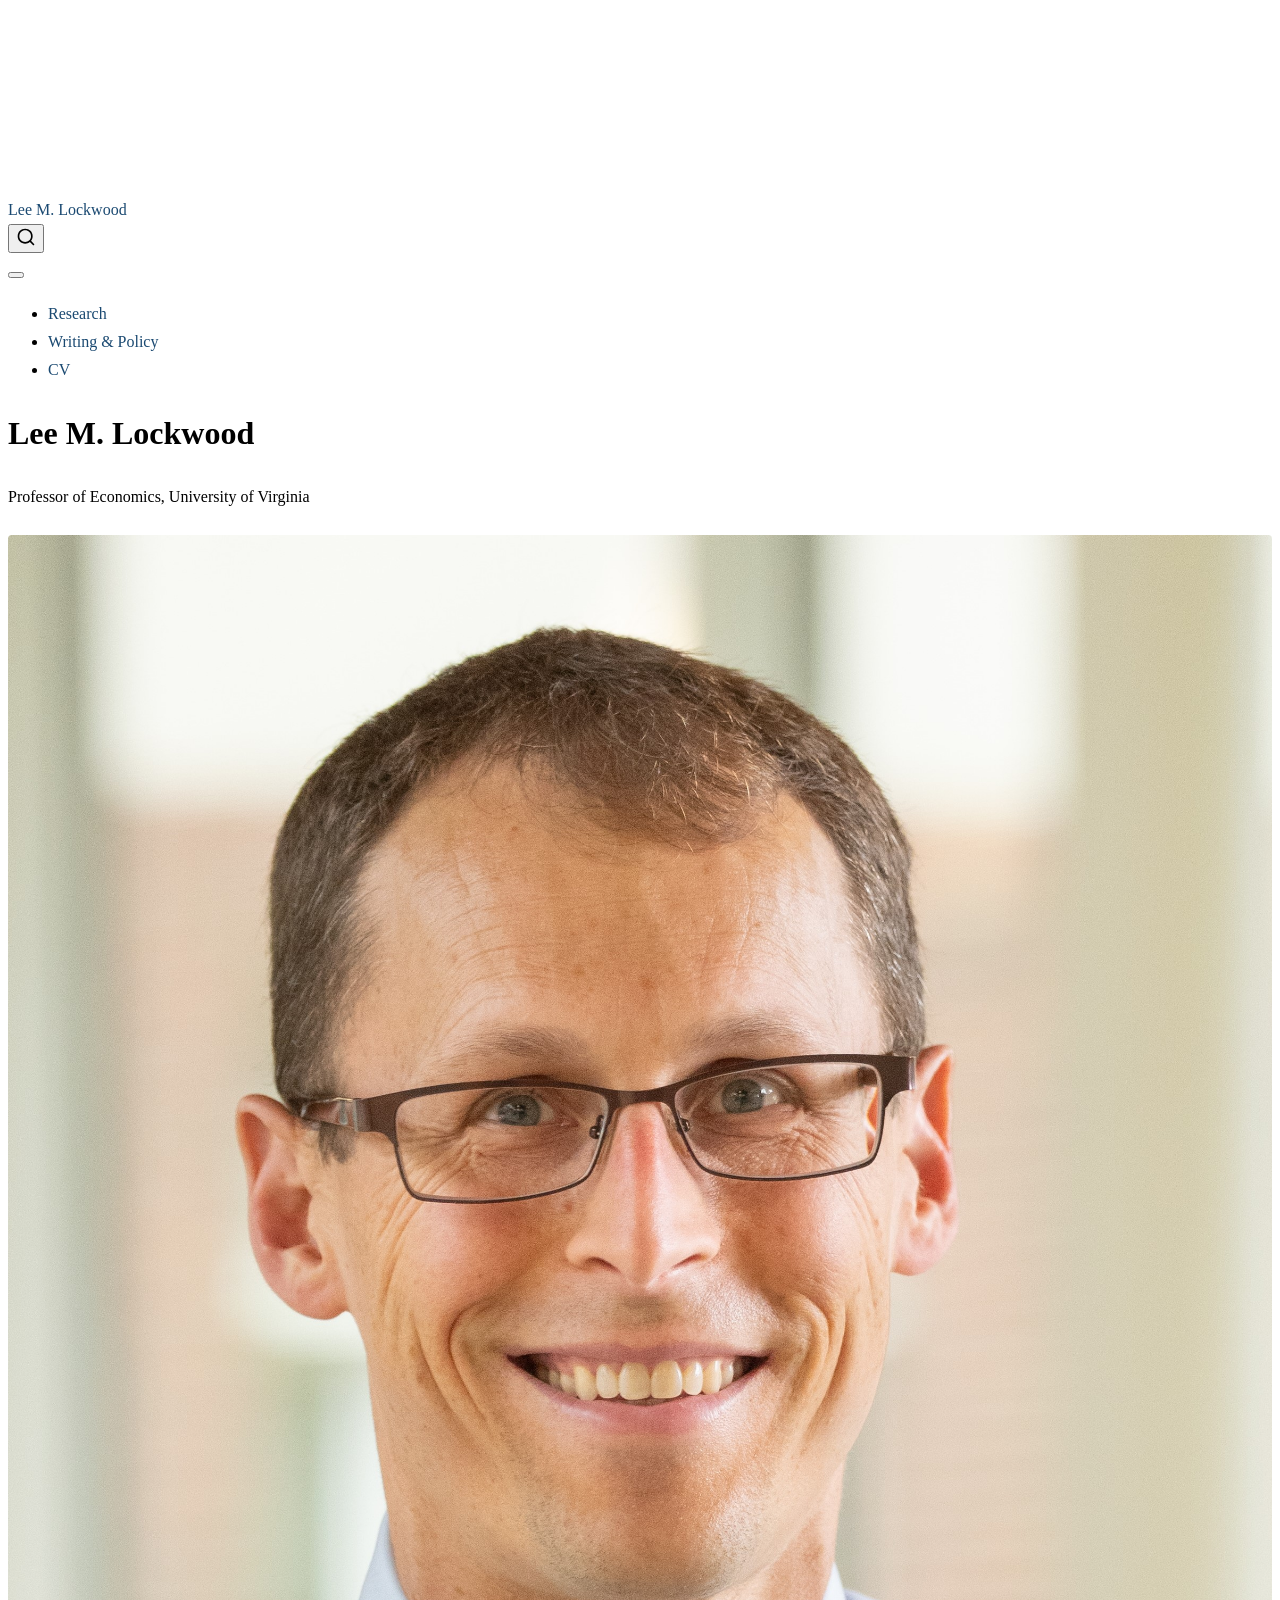
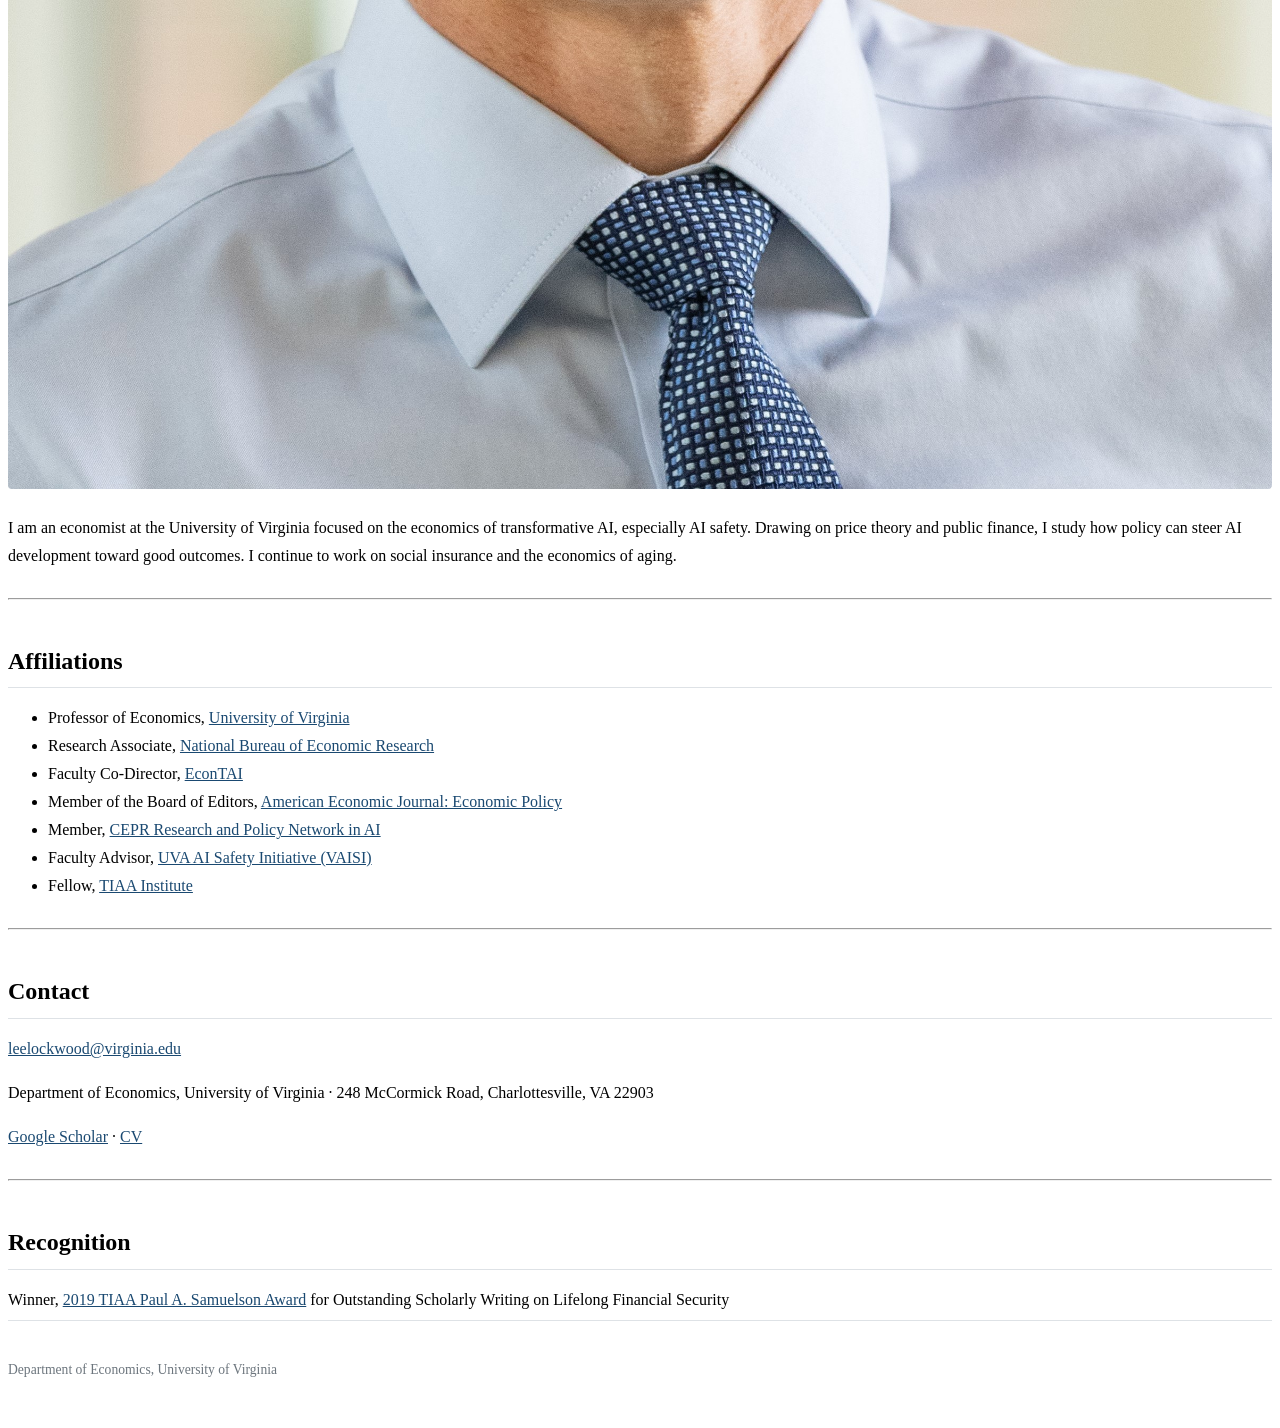
==== commit 6610cd82: "Built site for gh-pages" ====
--- a/index.html
+++ b/index.html
@@ -163,7 +163,7 @@
 <ul>
 <li>Professor of Economics, <a href="https://economics.virginia.edu/people/lee-lockwood">University of Virginia</a></li>
 <li>Research Associate, <a href="https://www.nber.org">National Bureau of Economic Research</a></li>
-<li>Associated Faculty, <a href="https://econtai.org">EconTAI</a></li>
+<li>Faculty Co-Director, <a href="https://econtai.org">EconTAI</a></li>
 <li>Member of the Board of Editors, <a href="https://www.aeaweb.org/journals/pol">American Economic Journal: Economic Policy</a></li>
 <li>Member, <a href="https://cepr.org/research/research-policy-networks/artificial-intelligence">CEPR Research and Policy Network in AI</a></li>
 <li>Faculty Advisor, <a href="https://vaisi.org">UVA AI Safety Initiative (VAISI)</a></li>
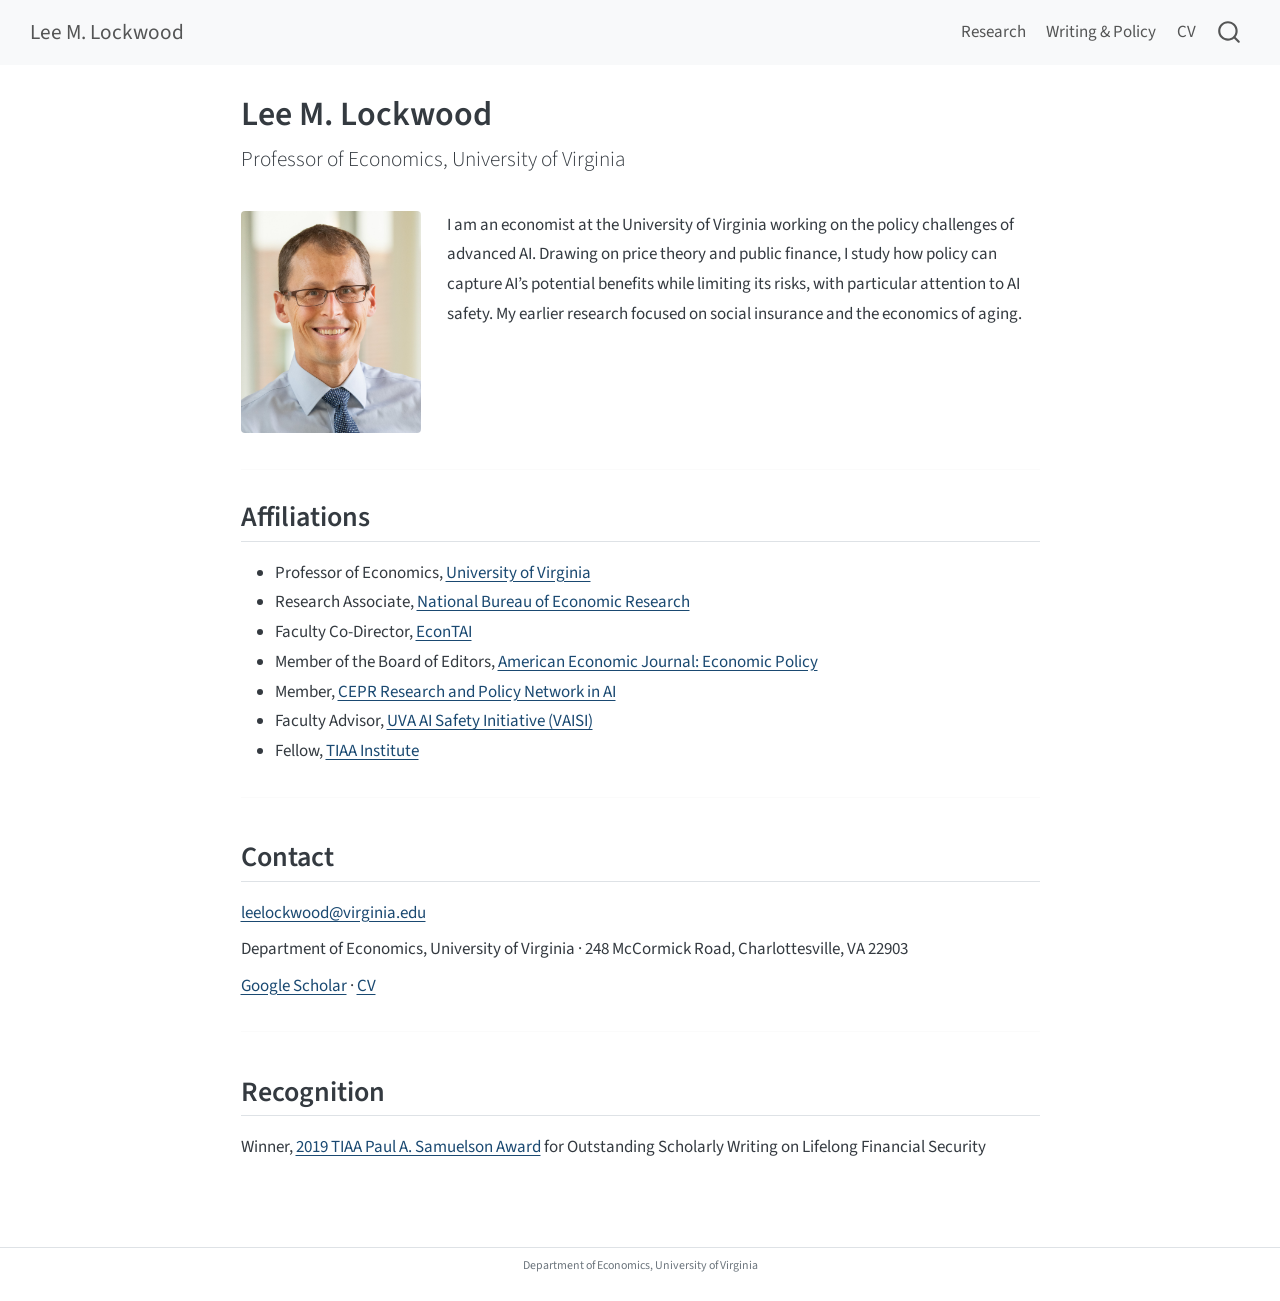
==== commit 9e2c39e0: "Built site for gh-pages" ====
--- a/index.html
+++ b/index.html
@@ -41,7 +41,7 @@
 <link href="site_libs/quarto-html/quarto-syntax-highlighting-7f8f88aac4f3542376d5c11b86a4c14d.css" rel="stylesheet" id="quarto-text-highlighting-styles">
 <script src="site_libs/bootstrap/bootstrap.min.js"></script>
 <link href="site_libs/bootstrap/bootstrap-icons.css" rel="stylesheet">
-<link href="site_libs/bootstrap/bootstrap-4897d45d2f75ed4f519693be625836c5.min.css" rel="stylesheet" append-hash="true" id="quarto-bootstrap" data-mode="light">
+<link href="site_libs/bootstrap/bootstrap-687a437779832f767d43358f53c83686.min.css" rel="stylesheet" append-hash="true" id="quarto-bootstrap" data-mode="light">
 <script id="quarto-search-options" type="application/json">{
   "location": "navbar",
   "copy-button": false,
@@ -154,7 +154,7 @@
 <p><img src="photo.jpg" class="img-fluid" style="border-radius:4px;;width:100.0%" alt="Lee M. Lockwood"></p>
 </div>
 <div class="g-col-12 g-col-md-9">
-<p>I am an economist at the University of Virginia focused on the economics of transformative AI, especially AI safety. Drawing on price theory and public finance, I study how policy can steer AI development toward good outcomes. I continue to work on social insurance and the economics of aging. <!-- **PhD, Economics, University of Chicago** --></p>
+<p>I am an economist at the University of Virginia working on the policy challenges of advanced AI. Drawing on price theory and public finance, I study how policy can capture AI’s potential benefits while limiting its risks, with particular attention to AI safety. My earlier research focused on social insurance and the economics of aging. <!-- **PhD, Economics, University of Chicago** --></p>
 </div>
 </div>
 <hr>
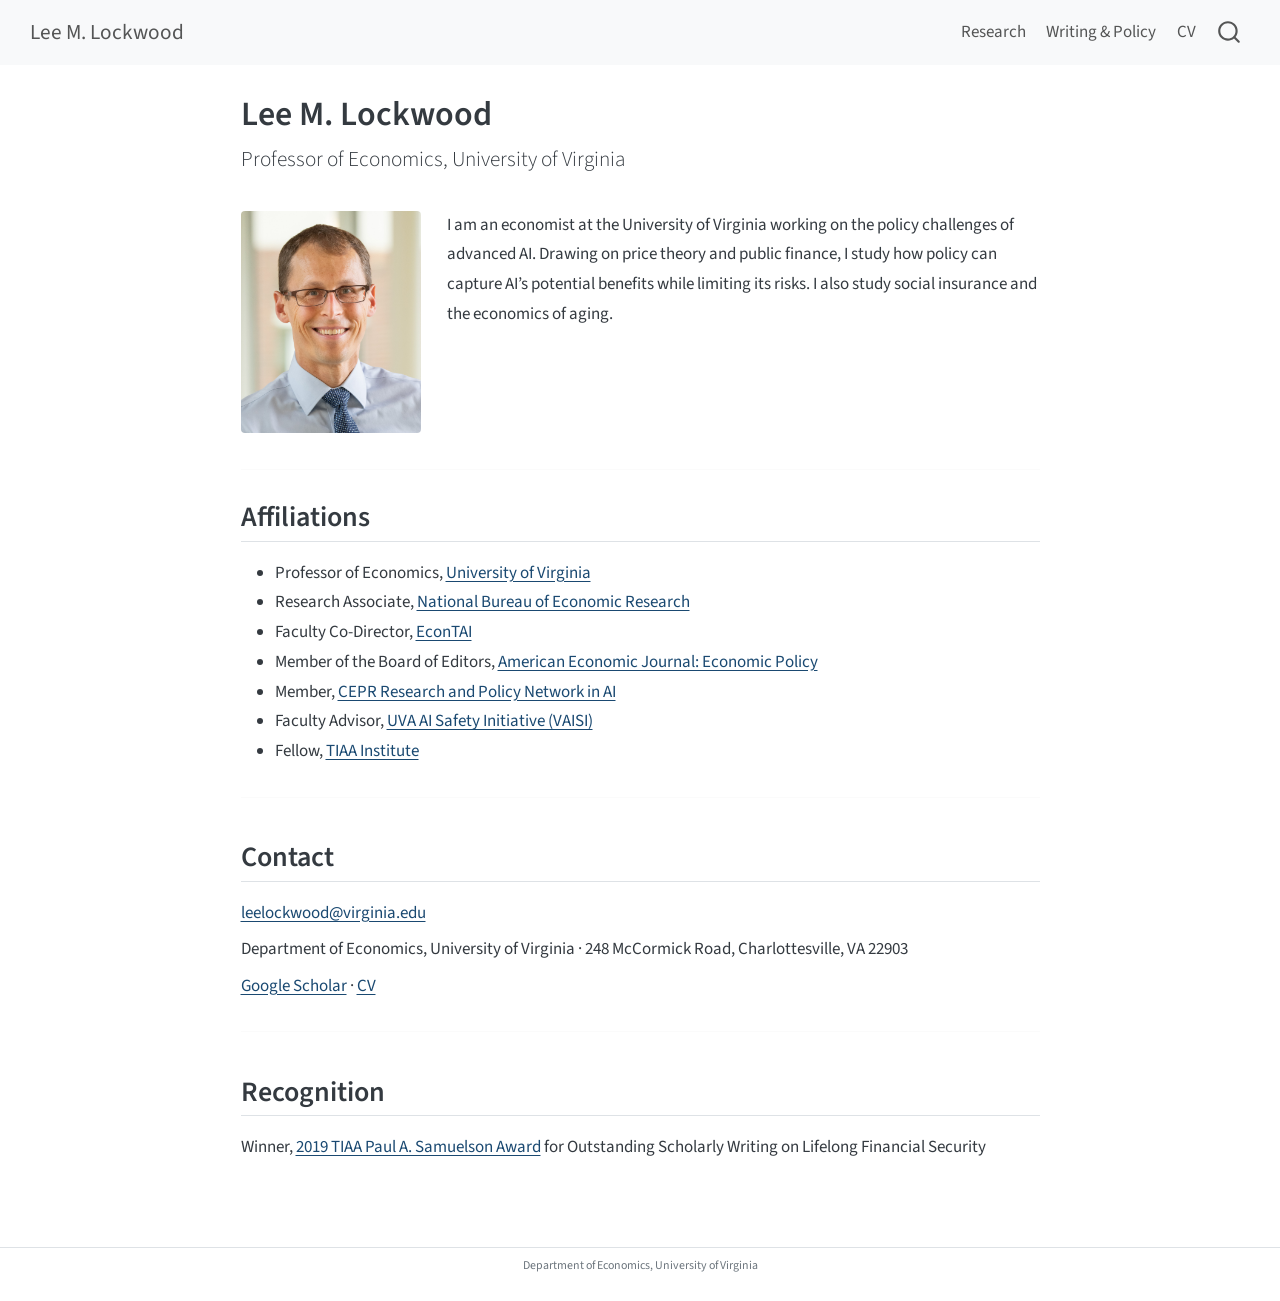
==== commit 711543b4: "Built site for gh-pages" ====
--- a/index.html
+++ b/index.html
@@ -2,7 +2,7 @@
 <html xmlns="http://www.w3.org/1999/xhtml" lang="en" xml:lang="en"><head>
 
 <meta charset="utf-8">
-<meta name="generator" content="quarto-1.9.37">
+<meta name="generator" content="quarto-1.9.38">
 
 <meta name="viewport" content="width=device-width, initial-scale=1.0, user-scalable=yes">
 
@@ -38,10 +38,10 @@
 <script src="site_libs/quarto-html/tippy.umd.min.js"></script>
 <script src="site_libs/quarto-html/anchor.min.js"></script>
 <link href="site_libs/quarto-html/tippy.css" rel="stylesheet">
-<link href="site_libs/quarto-html/quarto-syntax-highlighting-7f8f88aac4f3542376d5c11b86a4c14d.css" rel="stylesheet" id="quarto-text-highlighting-styles">
+<link href="site_libs/quarto-html/quarto-syntax-highlighting-15634bcf2e68342d4ad2dfa704d543f6.css" rel="stylesheet" id="quarto-text-highlighting-styles">
 <script src="site_libs/bootstrap/bootstrap.min.js"></script>
 <link href="site_libs/bootstrap/bootstrap-icons.css" rel="stylesheet">
-<link href="site_libs/bootstrap/bootstrap-687a437779832f767d43358f53c83686.min.css" rel="stylesheet" append-hash="true" id="quarto-bootstrap" data-mode="light">
+<link href="site_libs/bootstrap/bootstrap-bba5ebae505b5c03f3f0d8040a416a6b.min.css" rel="stylesheet" append-hash="true" id="quarto-bootstrap" data-mode="light">
 <script id="quarto-search-options" type="application/json">{
   "location": "navbar",
   "copy-button": false,
@@ -154,7 +154,7 @@
 <p><img src="photo.jpg" class="img-fluid" style="border-radius:4px;;width:100.0%" alt="Lee M. Lockwood"></p>
 </div>
 <div class="g-col-12 g-col-md-9">
-<p>I am an economist at the University of Virginia working on the policy challenges of advanced AI. Drawing on price theory and public finance, I study how policy can capture AI’s potential benefits while limiting its risks, with particular attention to AI safety. My earlier research focused on social insurance and the economics of aging. <!-- **PhD, Economics, University of Chicago** --></p>
+<p>I am an economist at the University of Virginia working on the policy challenges of advanced AI. Drawing on price theory and public finance, I study how policy can capture AI’s potential benefits while limiting its risks. I also study social insurance and the economics of aging. <!-- **PhD, Economics, University of Chicago** --></p>
 </div>
 </div>
 <hr>
--- a/site_libs/quarto-html/quarto-syntax-highlighting-15634bcf2e68342d4ad2dfa704d543f6.css
+++ b/site_libs/quarto-html/quarto-syntax-highlighting-15634bcf2e68342d4ad2dfa704d543f6.css
@@ -0,0 +1,236 @@
+/* quarto syntax highlight colors */
+:root {
+  --quarto-hl-ot-color: #003B4F;
+  --quarto-hl-at-color: #657422;
+  --quarto-hl-ss-color: #20794D;
+  --quarto-hl-an-color: #5E5E5E;
+  --quarto-hl-fu-color: #4758AB;
+  --quarto-hl-st-color: #20794D;
+  --quarto-hl-cf-color: #003B4F;
+  --quarto-hl-op-color: #5E5E5E;
+  --quarto-hl-er-color: #AD0000;
+  --quarto-hl-bn-color: #AD0000;
+  --quarto-hl-al-color: #AD0000;
+  --quarto-hl-va-color: #111111;
+  --quarto-hl-bu-color: inherit;
+  --quarto-hl-ex-color: inherit;
+  --quarto-hl-pp-color: #AD0000;
+  --quarto-hl-in-color: #5E5E5E;
+  --quarto-hl-vs-color: #20794D;
+  --quarto-hl-wa-color: #5E5E5E;
+  --quarto-hl-do-color: #5E5E5E;
+  --quarto-hl-im-color: #00769E;
+  --quarto-hl-ch-color: #20794D;
+  --quarto-hl-dt-color: #AD0000;
+  --quarto-hl-fl-color: #AD0000;
+  --quarto-hl-co-color: #5E5E5E;
+  --quarto-hl-cv-color: #5E5E5E;
+  --quarto-hl-cn-color: #8f5902;
+  --quarto-hl-sc-color: #5E5E5E;
+  --quarto-hl-dv-color: #AD0000;
+  --quarto-hl-kw-color: #003B4F;
+}
+
+/* other quarto variables */
+:root {
+  --quarto-font-monospace: SFMono-Regular, Menlo, Monaco, Consolas, "Liberation Mono", "Courier New", monospace;
+}
+
+/* syntax highlight based on Pandoc's rules */
+pre > code.sourceCode > span {
+  color: #003B4F;
+}
+
+code.sourceCode > span {
+  color: #003B4F;
+}
+
+div.sourceCode,
+div.sourceCode pre.sourceCode {
+  color: #003B4F;
+}
+
+/* Normal */
+code span {
+  color: #003B4F;
+}
+
+/* Alert */
+code span.al {
+  color: #AD0000;
+  font-style: inherit;
+}
+
+/* Annotation */
+code span.an {
+  color: #5E5E5E;
+  font-style: inherit;
+}
+
+/* Attribute */
+code span.at {
+  color: #657422;
+  font-style: inherit;
+}
+
+/* BaseN */
+code span.bn {
+  color: #AD0000;
+  font-style: inherit;
+}
+
+/* BuiltIn */
+code span.bu {
+  font-style: inherit;
+}
+
+/* ControlFlow */
+code span.cf {
+  color: #003B4F;
+  font-weight: bold;
+  font-style: inherit;
+}
+
+/* Char */
+code span.ch {
+  color: #20794D;
+  font-style: inherit;
+}
+
+/* Constant */
+code span.cn {
+  color: #8f5902;
+  font-style: inherit;
+}
+
+/* Comment */
+code span.co {
+  color: #5E5E5E;
+  font-style: inherit;
+}
+
+/* CommentVar */
+code span.cv {
+  color: #5E5E5E;
+  font-style: italic;
+}
+
+/* Documentation */
+code span.do {
+  color: #5E5E5E;
+  font-style: italic;
+}
+
+/* DataType */
+code span.dt {
+  color: #AD0000;
+  font-style: inherit;
+}
+
+/* DecVal */
+code span.dv {
+  color: #AD0000;
+  font-style: inherit;
+}
+
+/* Error */
+code span.er {
+  color: #AD0000;
+  font-style: inherit;
+}
+
+/* Extension */
+code span.ex {
+  font-style: inherit;
+}
+
+/* Float */
+code span.fl {
+  color: #AD0000;
+  font-style: inherit;
+}
+
+/* Function */
+code span.fu {
+  color: #4758AB;
+  font-style: inherit;
+}
+
+/* Import */
+code span.im {
+  color: #00769E;
+  font-style: inherit;
+}
+
+/* Information */
+code span.in {
+  color: #5E5E5E;
+  font-style: inherit;
+}
+
+/* Keyword */
+code span.kw {
+  color: #003B4F;
+  font-weight: bold;
+  font-style: inherit;
+}
+
+/* Operator */
+code span.op {
+  color: #5E5E5E;
+  font-style: inherit;
+}
+
+/* Other */
+code span.ot {
+  color: #003B4F;
+  font-style: inherit;
+}
+
+/* Preprocessor */
+code span.pp {
+  color: #AD0000;
+  font-style: inherit;
+}
+
+/* SpecialChar */
+code span.sc {
+  color: #5E5E5E;
+  font-style: inherit;
+}
+
+/* SpecialString */
+code span.ss {
+  color: #20794D;
+  font-style: inherit;
+}
+
+/* String */
+code span.st {
+  color: #20794D;
+  font-style: inherit;
+}
+
+/* Variable */
+code span.va {
+  color: #111111;
+  font-style: inherit;
+}
+
+/* VerbatimString */
+code span.vs {
+  color: #20794D;
+  font-style: inherit;
+}
+
+/* Warning */
+code span.wa {
+  color: #5E5E5E;
+  font-style: italic;
+}
+
+.prevent-inlining {
+  content: "</";
+}
+
+/*# sourceMappingURL=f23921c56f73e400b49028c9186a1aa0.css.map */
